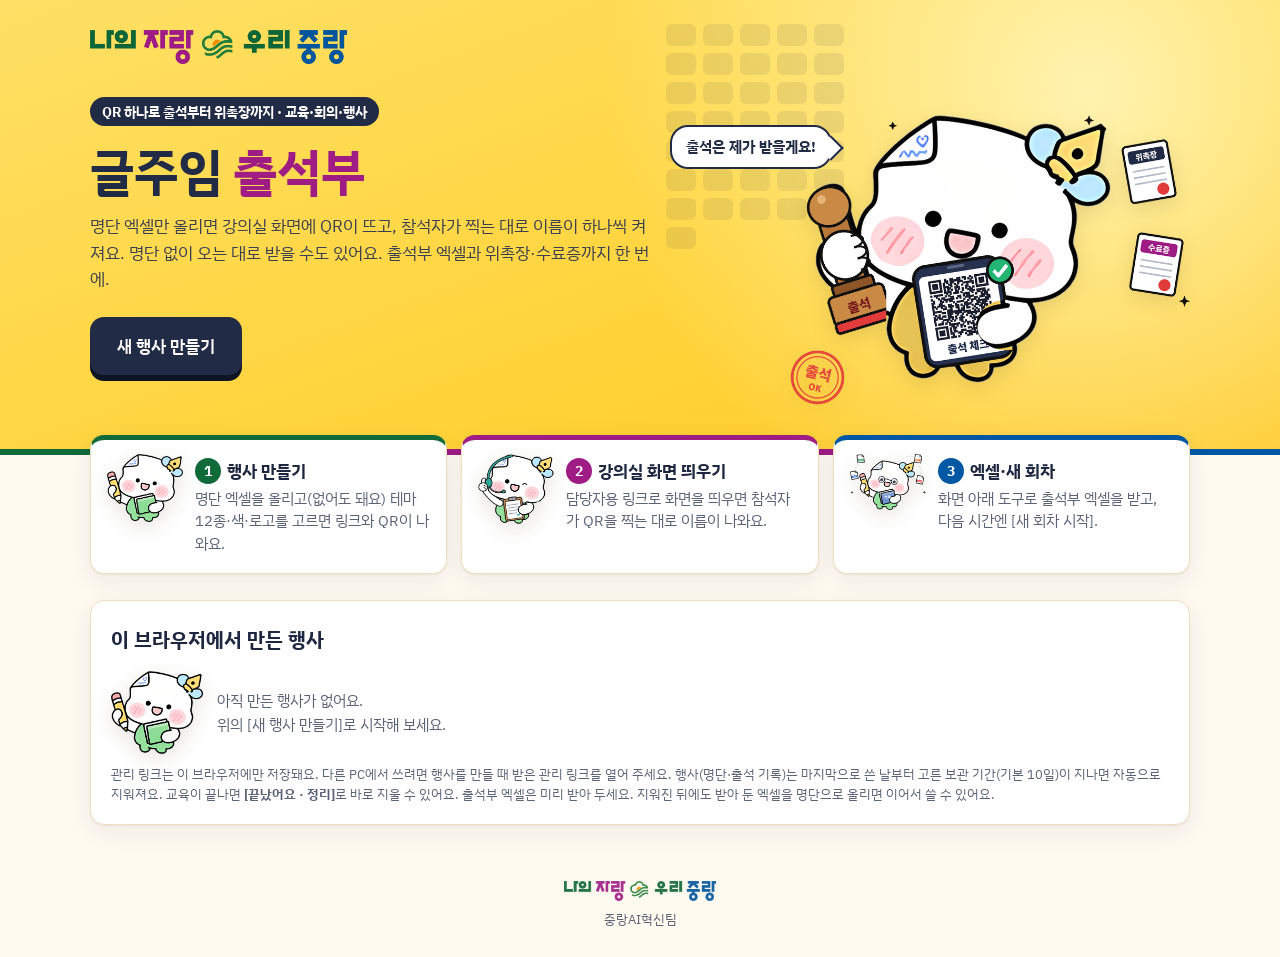
==== index.html @ a9e0c504 "첫 화면 행사 목록에 '끝났어요 · 정리': 행사 삭제(엑셀 먼저 안내) 또는 목록에서만 숨기기 Co-Authored-By: Claude Opus 5.5 <noreply@anthr" ====
<!doctype html>
<html lang="ko">
<head>
<meta charset="utf-8">
<meta name="viewport" content="width=device-width, initial-scale=1">
<title>글주임 출석부 · QR 출석·위촉장</title>
<link rel="preconnect" href="https://fonts.googleapis.com">
<link rel="preconnect" href="https://fonts.gstatic.com" crossorigin>
<link rel="stylesheet" href="https://fonts.googleapis.com/css2?family=IBM+Plex+Sans+KR:wght@400;600;700&display=swap">
<link rel="stylesheet" href="assets/common.css?v=20261115b">
<style>
.hero{background:radial-gradient(circle at 85% 20%,#fff3b0 0,transparent 42%),linear-gradient(160deg,#ffe066 0%,#ffd43b 60%,#ffc928 100%);color:var(--ink);padding:30px 16px 74px;position:relative;overflow:hidden}
.hero .wrap{position:relative;display:grid;grid-template-columns:minmax(0,1fr) auto;align-items:end;gap:24px}
.hero .slogan{height:34px;width:auto;margin-bottom:26px}
.hero .eyebrow{display:inline-block;font-size:14px;font-weight:700;background:var(--ink);color:#fff;border-radius:99px;padding:4px 12px}
.hero h1{font-size:clamp(32px,5.4vw,50px);margin:12px 0 10px;letter-spacing:-.02em;font-weight:800}
.hero h1 em{font-style:normal;color:var(--jn-purple)}
.hero p{max-width:560px;margin:0 0 24px;font-size:17px;color:#3a3f52}
.hero .btn{background:var(--ink);color:#fff;font-size:17px;padding:15px 26px;border-radius:14px;box-shadow:0 6px 0 #0f1424}
.hero .btn:hover{transform:translateY(-1px)}
.hero .btn:active{transform:translateY(4px);box-shadow:0 2px 0 #0f1424}
.hero .cast{position:relative;width:min(40vw,400px);margin-bottom:-30px}
.hero .cast .mascot{width:100%;animation:bob 4.5s ease-in-out infinite}
.hero .cast .bubble{position:absolute;z-index:2;left:-120px;top:10px;background:#fff;border:2.5px solid var(--ink);border-radius:18px;padding:8px 14px;font-weight:700;font-size:15px;white-space:nowrap;animation:popIn .6s .4s both}
.hero .cast .bubble::after{content:"";position:absolute;right:-10px;top:12px;width:16px;height:16px;background:#fff;border-right:2.5px solid var(--ink);border-top:2.5px solid var(--ink);transform:rotate(45deg)}
.hero .dots{position:absolute;left:52%;top:24px;display:grid;grid-template-columns:repeat(5,30px);gap:7px;opacity:.85}
.hero .dots i{width:30px;height:22px;border-radius:6px;background:rgba(34,43,69,.10);animation:lit 6s infinite}
@keyframes lit{0%,60%,100%{background:rgba(34,43,69,.10)}70%,90%{background:#fff;box-shadow:0 0 14px #fff}}
.flow{display:grid;grid-template-columns:repeat(3,1fr);gap:14px;margin:-40px auto 26px;position:relative}
.flow .card{display:flex;gap:12px;align-items:flex-start;padding:18px 16px;border-top:5px solid var(--c)}
.flow .card:nth-child(1){--c:var(--jn-green)}.flow .card:nth-child(2){--c:var(--jn-purple)}.flow .card:nth-child(3){--c:var(--jn-blue)}
.flow .card .mascot{width:76px;flex:none;margin-top:-4px}
.flow b{display:inline-grid;place-items:center;width:26px;height:26px;border-radius:50%;background:var(--c);color:#fff;font-size:14px;margin-right:6px}
.flow h3{font-size:17px;margin-bottom:4px;display:flex;align-items:center}
.flow p{margin:0;color:var(--muted);font-size:14.5px}
.mine{position:relative}
.mine h2{font-size:20px;margin:6px 0 12px}
.ev{display:flex;align-items:center;gap:12px;padding:14px 0;border-bottom:1px solid var(--line);flex-wrap:wrap}
.ev:last-child{border-bottom:0}
.ev .t{flex:1;min-width:180px}
.ev .t b{display:block;font-size:16px}
.ev .t span{font-size:13px;color:var(--muted)}
.ev .row{display:flex;gap:6px;flex-wrap:wrap}
.ev .btn{min-height:38px;padding:7px 12px;font-size:14px}
.empty{display:flex;align-items:center;gap:14px;color:var(--muted);font-size:15px;padding:6px 0}
.empty .mascot{width:92px}
.notice{background:var(--warn-soft);color:var(--warn);border-radius:12px;padding:14px 16px;margin-bottom:16px}
.foot{text-align:center;color:var(--muted);font-size:13px;padding:8px 16px 28px}
.foot img{height:20px;width:auto;display:block;margin:0 auto 8px;opacity:.9}
@media (max-width:820px){.flow{grid-template-columns:1fr}.hero .dots{display:none}}
@media (max-width:640px){.hero .wrap{grid-template-columns:1fr}.hero .cast{position:absolute;right:-8px;bottom:-26px;width:180px;margin:0}.hero .cast .bubble{display:none}.hero .slogan{height:26px}.hero p{padding-right:110px}}
</style>
</head>
<body>
<section class="hero"><div class="dots" aria-hidden="true"></div><div class="wrap">
  <div>
    <img class="slogan" src="assets/defaults/jungnang_slogan.png" alt="나의 자랑 우리 중랑">
    <div><span class="eyebrow">QR 하나로 출석부터 위촉장까지 · 교육·회의·행사</span></div>
    <h1>글주임 <em>출석부</em></h1>
    <p>명단 엑셀만 올리면 강의실 화면에 QR이 뜨고, 참석자가 찍는 대로 이름이 하나씩 켜져요. 명단 없이 오는 대로 받을 수도 있어요. 출석부 엑셀과 위촉장·수료증까지 한 번에.</p>
    <a class="btn" href="admin.html">새 행사 만들기</a>
  </div>
  <div class="cast" aria-hidden="true"><span class="bubble">출석은 제가 받을게요!</span><img class="mascot" src="assets/defaults/geuljuim_attend.png?v=20261115" alt=""></div>
</div></section>
<div class="tri" aria-hidden="true"></div>
<div class="page"><div class="wrap">
  <div class="flow">
    <div class="card"><img class="mascot" src="assets/defaults/main.png" alt=""><div><h3><b>1</b>행사 만들기</h3><p>명단 엑셀을 올리고(없어도 돼요) 테마 12종·색·로고를 고르면 링크와 QR이 나와요.</p></div></div>
    <div class="card"><img class="mascot" src="assets/defaults/call.png" alt=""><div><h3><b>2</b>강의실 화면 띄우기</h3><p>담당자용 링크로 화면을 띄우면 참석자가 QR을 찍는 대로 이름이 나와요.</p></div></div>
    <div class="card"><img class="mascot" src="assets/defaults/chuck.png" alt=""><div><h3><b>3</b>엑셀·새 회차</h3><p>화면 아래 도구로 출석부 엑셀을 받고, 다음 시간엔 [새 회차 시작].</p></div></div>
  </div>
  <p class="notice" id="notice" hidden>저장소(Supabase) 설정이 아직 없어요. 담당자는 README의 설정 안내를 따라 config.js를 채워 주세요.</p>
  <section class="card mine">
    <h2>이 브라우저에서 만든 행사</h2>
    <div id="list"></div>
    <p class="hint">관리 링크는 이 브라우저에만 저장돼요. 다른 PC에서 쓰려면 행사를 만들 때 받은 관리 링크를 열어 주세요. 행사(명단·출석 기록)는 마지막으로 쓴 날부터 고른 보관 기간(기본 10일)이 지나면 자동으로 지워져요. 교육이 끝나면 <b>[끝났어요 · 정리]</b>로 바로 지울 수 있어요. 출석부 엑셀은 미리 받아 두세요. 지워진 뒤에도 받아 둔 엑셀을 명단으로 올리면 이어서 쓸 수 있어요.</p>
  </section>
</div></div>
<footer class="foot"><img src="assets/defaults/jungnang_slogan.png" alt="나의 자랑 우리 중랑">중랑AI혁신팀</footer>
<script src="config.js"></script>
<script src="assets/qrcode.js?v=20261115"></script>
<script src="assets/common.js?v=20261115b"></script>
<script>
(function(){
  const A = window.App, $ = id => document.getElementById(id);
  $('notice').hidden = A.ready;
  const dots = document.querySelector('.hero .dots');
  dots.innerHTML = Array.from({ length: 36 }, (_, i) => `<i style="animation-delay:${(i * 1.37) % 6}s"></i>`).join('');
  function render(){
    const list = A.myEvents();
    $('list').innerHTML = list.length ? list.map(e => { const L = A.links(e.id, e.token); return `<div class="ev"><div class="t"><b>${A.esc(e.title || '(이름 없음)')}</b><span>${new Date(e.at).toLocaleDateString('ko-KR')} 만듦/저장</span></div>
      <div class="row"><a class="btn primary" href="${L.screenAdmin}" target="_blank" rel="noopener">강의실 화면</a><a class="btn ghost" href="${L.admin}">설정·링크</a><button type="button" class="btn ghost" data-phone="${e.id}">📱 휴대폰</button><button type="button" class="btn ghost quiet" data-forget="${e.id}">끝났어요 · 정리</button></div></div>`; }).join('')
      : '<div class="empty"><img class="mascot" src="assets/defaults/geuljuim_main.png" alt=""><span>아직 만든 행사가 없어요.<br>위의 [새 행사 만들기]로 시작해 보세요.</span></div>';
  }
  $('list').addEventListener('click', async e => {
    const ph = e.target.closest('[data-phone]');
    if (ph) { const ev = A.myEvents().find(x => x.id === ph.dataset.phone); if (ev) A.phoneOpen(ev.id, ev.token); return; }
    const id = e.target.dataset.forget; if (!id) return;
    const ev = A.myEvents().find(x => x.id === id); if (!ev) return;
    const L = A.links(ev.id, ev.token);
    const c = await A.choose({ title: `'${ev.title || '이 행사'}' 정리하기`,
      html: `<p>교육·행사가 끝났다면 <b>행사 삭제</b>를 눌러 주세요. 명단·출석 기록·연락처가 저장소에서 바로 지워지고 되돌릴 수 없어요.</p><p class="pq-warn">지우기 전에 <a href="${L.screenAdmin}" target="_blank" rel="noopener">강의실 화면</a>에서 <b>[엑셀 받기]</b>로 출석부를 받아 두세요.</p>`,
      choices: [{ v: 'del', label: '행사 삭제 (저장소에서 지우기)', kind: 'danger' }, { v: 'hide', label: '이 PC 목록에서만 숨기기' }] });
    if (c === 'hide') { A.forgetEvent(id); render(); A.toast('목록에서 숨겼어요. 행사는 저장소에 그대로 있어요.'); }
    if (c === 'del') {
      if (!await A.dialog({ title: '정말 지울까요?', message: `'${ev.title || '이 행사'}' 행사와 모든 출석 기록을 지웁니다.\n되돌릴 수 없어요.`, ok: '삭제', danger: true })) return;
      try { await A.rpc('delete_event', { p_id: ev.id, p_token: ev.token }); A.forgetEvent(id); render(); A.toast('행사를 지웠어요', 'ok'); }
      catch (er) { if (/찾을 수 없/.test(er.message)) { A.forgetEvent(id); render(); A.toast('이미 지워진 행사라 목록에서 뺐어요'); } else A.toast(er.message, 'bad'); }
    }
  });
  render();
})();
</script>
</body>
</html>
---- assets/common.css ----
/* 공통 화면 스타일 (시작·행사 만들기·참석자·위촉장 화면) */
:root{
  --bg:#fffaf0; --panel:#ffffff; --text:#1e2640; --muted:#5d6377; --line:#ecdfbf;
  --accent:#222b45; --on-accent:#ffffff; --soft:#fff2c7; --ink:#222b45;
  /* 중랑 슬로건 색 */
  --jn-yellow:#ffd43b; --jn-green:#106A3A; --jn-purple:#9E1C84; --jn-blue:#0057A3;
  --tri:linear-gradient(90deg,var(--jn-green) 0 33.3%,var(--jn-purple) 33.3% 66.6%,var(--jn-blue) 66.6%);
  --ok:#1d6b45; --ok-soft:#e3f1e8; --warn:#8a5a00; --warn-soft:#fff3d6; --bad:#a3262a; --bad-soft:#fde7e7;
  --radius:14px; --shadow:0 1px 2px rgba(20,30,60,.06),0 6px 24px rgba(20,30,60,.07);
  --f-body:"IBM Plex Sans KR","Apple SD Gothic Neo","Malgun Gothic","Noto Sans KR",sans-serif;
  --f-display:"Hahmlet","Nanum Myeongjo","AppleMyungjo",serif;
  color-scheme:light;
}
*{box-sizing:border-box}
html{-webkit-text-size-adjust:100%}
body{margin:0;background:var(--bg);color:var(--text);font-family:var(--f-body);font-size:16px;line-height:1.55}
a{color:var(--accent)}
h1,h2,h3{line-height:1.3;margin:0}
[hidden]{display:none!important}
.sr{position:absolute;width:1px;height:1px;overflow:hidden;clip:rect(0 0 0 0)}

.btn{display:inline-flex;align-items:center;justify-content:center;gap:8px;font:inherit;font-weight:600;font-size:15px;
  padding:11px 18px;border-radius:10px;border:1px solid transparent;cursor:pointer;text-decoration:none;
  transition:transform .12s ease,background .2s,box-shadow .2s;min-height:44px}
.btn:active{transform:scale(.97)}
.btn.primary{background:var(--accent);color:var(--on-accent)}
.btn.primary:hover{box-shadow:0 4px 14px color-mix(in srgb,var(--accent) 35%,transparent)}
.btn.ghost{background:transparent;border-color:var(--line);color:var(--text)}
.btn.ghost:hover{background:var(--soft)}
.btn.danger{background:var(--bad);color:#fff}
.btn.big{font-size:18px;padding:16px 22px;width:100%;border-radius:12px}
.btn:disabled{opacity:.5;cursor:default;transform:none}
.btn:focus-visible,input:focus-visible,select:focus-visible,textarea:focus-visible,[tabindex]:focus-visible{outline:3px solid color-mix(in srgb,var(--accent) 55%,transparent);outline-offset:2px}

label.f{display:block;font-weight:600;font-size:14px;margin:0 0 6px}
.hint{font-size:13px;color:var(--muted);margin:4px 0 0}
input[type=text],input[type=password],input[type=date],input[type=search],select,textarea{
  width:100%;font:inherit;font-size:16px;padding:11px 12px;border:1px solid var(--line);border-radius:10px;background:var(--panel);color:var(--text)}
textarea{min-height:110px;resize:vertical}
.card{background:var(--panel);border:1px solid var(--line);border-radius:var(--radius);box-shadow:var(--shadow);padding:20px}

/* 알림 */
#app-toast{position:fixed;left:50%;bottom:24px;transform:translate(-50%,30px);opacity:0;pointer-events:none;z-index:1000;
  background:#1b2133;color:#fff;padding:12px 18px;border-radius:999px;font-size:15px;box-shadow:0 8px 24px rgba(0,0,0,.25);
  transition:opacity .25s,transform .25s;max-width:calc(100vw - 32px);text-align:center}
#app-toast.show{opacity:1;transform:translate(-50%,0)}
#app-toast.bad{background:var(--bad)} #app-toast.ok{background:var(--ok)}

/* 확인 창 */
.app-modal{position:fixed;inset:0;background:rgba(15,20,35,.45);display:grid;place-items:center;padding:16px;z-index:999;opacity:0;transition:opacity .18s}
.app-modal.in{opacity:1} .app-modal.out{opacity:0}
.app-modal-box{background:#fff;color:#1b2133;border-radius:16px;padding:22px;width:min(420px,100%);box-shadow:0 20px 60px rgba(0,0,0,.3);
  transform:translateY(12px) scale(.98);transition:transform .2s}
.app-modal.in .app-modal-box{transform:none}
.app-modal-box h2{font-size:19px;margin-bottom:8px}
.app-modal-box p{margin:0 0 14px;color:#4a5270}
.app-modal-input{margin-bottom:14px}
.app-modal-btns{display:flex;gap:8px;justify-content:flex-end}

.app-confetti{position:fixed;inset:0;width:100vw;height:100vh;pointer-events:none;z-index:998}

/* 공통 머리띠: 중랑 노랑 + 아래 3색 띠 */
.topbar{background:var(--jn-yellow);color:var(--ink);padding:18px 16px 16px;position:relative}
.topbar::after{content:"";position:absolute;left:0;right:0;bottom:0;height:5px;background:var(--tri)}
.topbar .slogan{height:26px;width:auto;display:block}
.tri{display:flex;height:6px;background:var(--tri)}
/* 글주임 캐릭터 */
.mascot{display:block;height:auto;user-select:none;pointer-events:none;filter:drop-shadow(0 6px 10px rgba(60,40,0,.12))}
@keyframes bob{50%{transform:translateY(-6px) rotate(-1.5deg)}}
@keyframes popIn{0%{transform:scale(.4) translateY(20px);opacity:0}70%{transform:scale(1.06)}100%{transform:none;opacity:1}}
.topbar .wrap{display:flex;align-items:center;gap:14px}
.topbar img.logo{max-height:44px;max-width:150px;object-fit:contain}
.topbar .eyebrow{font-size:13px;opacity:.8}
.topbar h1{font-size:21px}
.wrap{max-width:1100px;margin:0 auto}
.page{padding:20px 16px 48px}

@media (prefers-reduced-motion: reduce){*,*::before,*::after{animation-duration:.01ms!important;animation-iteration-count:1!important;transition-duration:.01ms!important}}

/* 휴대폰으로 열기 QR */
.app-modal .pq{display:grid;place-items:center;margin:6px 0 10px}
.app-modal .pq svg{width:min(240px,62vw);height:auto;background:#fff;padding:10px;border-radius:12px;border:1px solid #e3e6ee}
.app-modal .pq-warn{font-size:13px;color:#8a4b08;background:#fff6e6;border-radius:10px;padding:8px 10px}

/* 화면마다 가장 중요한 버튼 하나만 입체(3D): 눌리는 느낌 */
.btn.primary.big,#next,.btn.cta{box-shadow:0 5px 0 color-mix(in srgb,var(--accent) 60%,#000),0 8px 18px color-mix(in srgb,var(--accent) 25%,transparent);transform:translateY(0);transition:transform .08s,box-shadow .08s}
.btn.primary.big:hover,#next:hover,.btn.cta:hover{transform:translateY(-1px);box-shadow:0 6px 0 color-mix(in srgb,var(--accent) 60%,#000),0 10px 22px color-mix(in srgb,var(--accent) 30%,transparent)}
.btn.primary.big:active,#next:active,.btn.cta:active{transform:translateY(4px);box-shadow:0 1px 0 color-mix(in srgb,var(--accent) 60%,#000)}
.btn.primary.big:disabled{box-shadow:none;transform:none}

.app-modal-col{flex-direction:column;align-items:stretch}.app-modal-col .btn{width:100%}
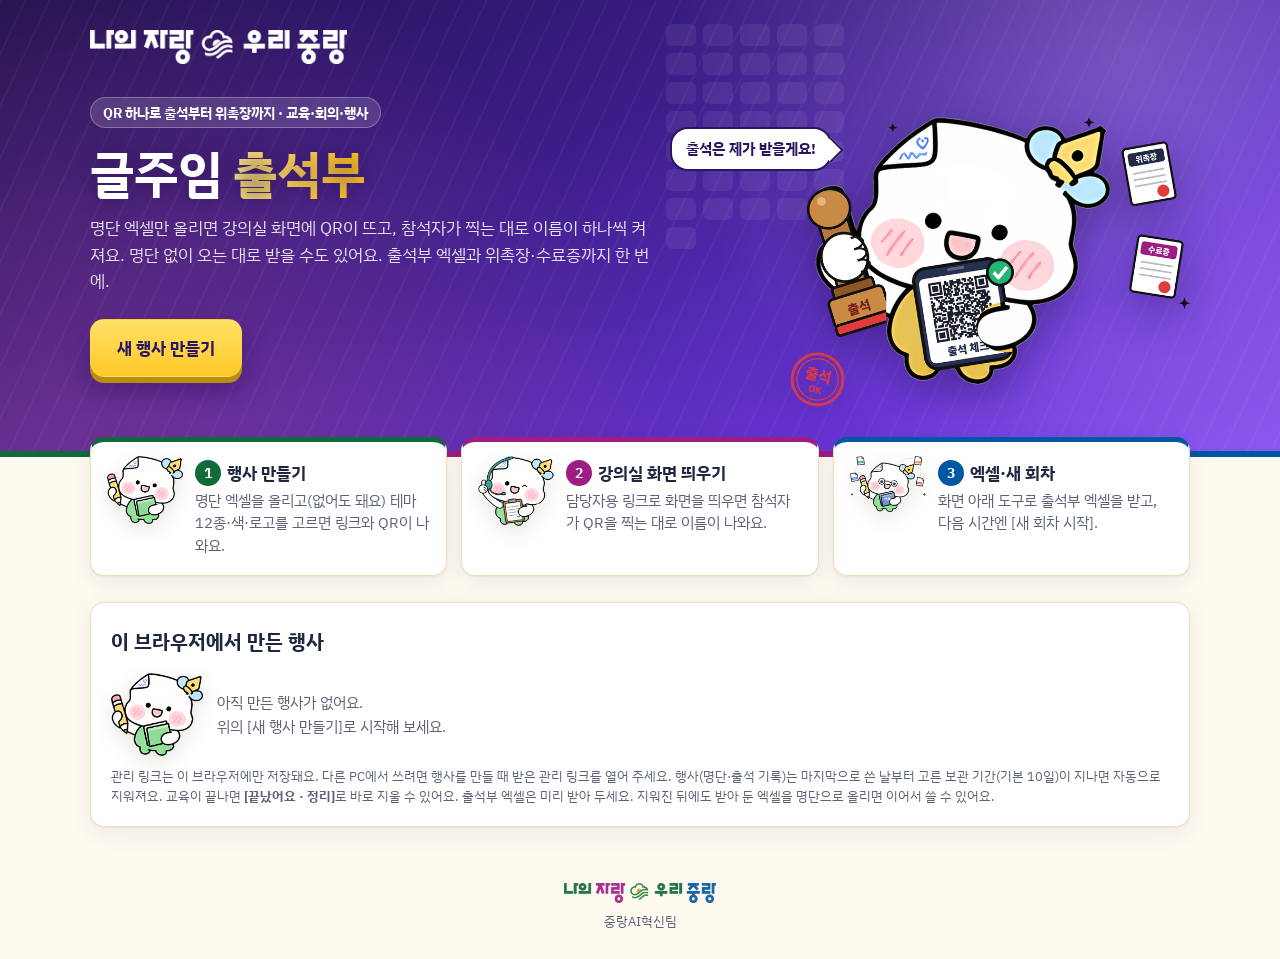
==== commit 58ab0192: "첫 화면·상단 머리띠를 세련된 보라 그라데이션으로(흰 슬로건, 노란 입체 버튼) Co-Authored-By: Claude Opus 5.5 <noreply@anthropic.com>" ====
--- a/index.html
+++ b/index.html
@@ -7,25 +7,26 @@
 <link rel="preconnect" href="https://fonts.googleapis.com">
 <link rel="preconnect" href="https://fonts.gstatic.com" crossorigin>
 <link rel="stylesheet" href="https://fonts.googleapis.com/css2?family=IBM+Plex+Sans+KR:wght@400;600;700&display=swap">
-<link rel="stylesheet" href="assets/common.css?v=20261115b">
+<link rel="stylesheet" href="assets/common.css?v=20261115c">
 <style>
-.hero{background:radial-gradient(circle at 85% 20%,#fff3b0 0,transparent 42%),linear-gradient(160deg,#ffe066 0%,#ffd43b 60%,#ffc928 100%);color:var(--ink);padding:30px 16px 74px;position:relative;overflow:hidden}
+.hero{background:radial-gradient(circle at 88% 12%,rgba(255,255,255,.20) 0,transparent 38%),radial-gradient(circle at 8% 115%,rgba(255,105,180,.28) 0,transparent 45%),linear-gradient(150deg,#22124F 0%,#3D1E8C 42%,#6A35D6 78%,#8A55F0 100%);color:#fff;padding:30px 16px 74px;position:relative;overflow:hidden}
+.hero::before{content:"";position:absolute;inset:0;background:repeating-linear-gradient(115deg,rgba(255,255,255,.035) 0 2px,transparent 2px 22px);pointer-events:none}
 .hero .wrap{position:relative;display:grid;grid-template-columns:minmax(0,1fr) auto;align-items:end;gap:24px}
 .hero .slogan{height:34px;width:auto;margin-bottom:26px}
-.hero .eyebrow{display:inline-block;font-size:14px;font-weight:700;background:var(--ink);color:#fff;border-radius:99px;padding:4px 12px}
-.hero h1{font-size:clamp(32px,5.4vw,50px);margin:12px 0 10px;letter-spacing:-.02em;font-weight:800}
-.hero h1 em{font-style:normal;color:var(--jn-purple)}
-.hero p{max-width:560px;margin:0 0 24px;font-size:17px;color:#3a3f52}
-.hero .btn{background:var(--ink);color:#fff;font-size:17px;padding:15px 26px;border-radius:14px;box-shadow:0 6px 0 #0f1424}
+.hero .eyebrow{display:inline-block;font-size:14px;font-weight:700;background:rgba(255,255,255,.14);border:1px solid rgba(255,255,255,.28);color:#fff;border-radius:99px;padding:4px 12px;backdrop-filter:blur(4px)}
+.hero h1{font-size:clamp(32px,5.4vw,50px);margin:12px 0 10px;letter-spacing:-.02em;font-weight:800;color:#fff;text-shadow:0 2px 18px rgba(20,8,60,.35)}
+.hero h1 em{font-style:normal;background:linear-gradient(90deg,#FFE784,#FFC21A);-webkit-background-clip:text;background-clip:text;color:transparent}
+.hero p{max-width:560px;margin:0 0 24px;font-size:17px;color:rgba(255,255,255,.86)}
+.hero .btn{background:linear-gradient(180deg,#FFE066,#FFC928);color:#2A1660;font-size:17px;font-weight:800;padding:15px 26px;border-radius:14px;box-shadow:0 6px 0 #B98D0F,0 12px 26px rgba(20,8,60,.35)}
 .hero .btn:hover{transform:translateY(-1px)}
-.hero .btn:active{transform:translateY(4px);box-shadow:0 2px 0 #0f1424}
+.hero .btn:active{transform:translateY(4px);box-shadow:0 2px 0 #B98D0F}
 .hero .cast{position:relative;width:min(40vw,400px);margin-bottom:-30px}
-.hero .cast .mascot{width:100%;animation:bob 4.5s ease-in-out infinite}
-.hero .cast .bubble{position:absolute;z-index:2;left:-120px;top:10px;background:#fff;border:2.5px solid var(--ink);border-radius:18px;padding:8px 14px;font-weight:700;font-size:15px;white-space:nowrap;animation:popIn .6s .4s both}
-.hero .cast .bubble::after{content:"";position:absolute;right:-10px;top:12px;width:16px;height:16px;background:#fff;border-right:2.5px solid var(--ink);border-top:2.5px solid var(--ink);transform:rotate(45deg)}
+.hero .cast .mascot{width:100%;animation:bob 4.5s ease-in-out infinite;filter:drop-shadow(0 14px 22px rgba(20,8,60,.35))}
+.hero .cast .bubble{position:absolute;z-index:2;left:-120px;top:10px;background:#fff;color:#2A1660;border:2.5px solid #2A1660;border-radius:18px;padding:8px 14px;font-weight:700;font-size:15px;white-space:nowrap;animation:popIn .6s .4s both}
+.hero .cast .bubble::after{content:"";position:absolute;right:-10px;top:12px;width:16px;height:16px;background:#fff;border-right:2.5px solid #2A1660;border-top:2.5px solid #2A1660;transform:rotate(45deg)}
 .hero .dots{position:absolute;left:52%;top:24px;display:grid;grid-template-columns:repeat(5,30px);gap:7px;opacity:.85}
-.hero .dots i{width:30px;height:22px;border-radius:6px;background:rgba(34,43,69,.10);animation:lit 6s infinite}
-@keyframes lit{0%,60%,100%{background:rgba(34,43,69,.10)}70%,90%{background:#fff;box-shadow:0 0 14px #fff}}
+.hero .dots i{width:30px;height:22px;border-radius:6px;background:rgba(255,255,255,.08);animation:lit 6s infinite}
+@keyframes lit{0%,60%,100%{background:rgba(255,255,255,.08)}70%,90%{background:#FFE784;box-shadow:0 0 16px #FFD43B}}
 .flow{display:grid;grid-template-columns:repeat(3,1fr);gap:14px;margin:-40px auto 26px;position:relative}
 .flow .card{display:flex;gap:12px;align-items:flex-start;padding:18px 16px;border-top:5px solid var(--c)}
 .flow .card:nth-child(1){--c:var(--jn-green)}.flow .card:nth-child(2){--c:var(--jn-purple)}.flow .card:nth-child(3){--c:var(--jn-blue)}
@@ -54,7 +55,7 @@
 <body>
 <section class="hero"><div class="dots" aria-hidden="true"></div><div class="wrap">
   <div>
-    <img class="slogan" src="assets/defaults/jungnang_slogan.png" alt="나의 자랑 우리 중랑">
+    <img class="slogan" src="assets/defaults/jungnang_slogan_white.png" alt="나의 자랑 우리 중랑">
     <div><span class="eyebrow">QR 하나로 출석부터 위촉장까지 · 교육·회의·행사</span></div>
     <h1>글주임 <em>출석부</em></h1>
     <p>명단 엑셀만 올리면 강의실 화면에 QR이 뜨고, 참석자가 찍는 대로 이름이 하나씩 켜져요. 명단 없이 오는 대로 받을 수도 있어요. 출석부 엑셀과 위촉장·수료증까지 한 번에.</p>
--- a/assets/common.css
+++ b/assets/common.css
@@ -60,7 +60,7 @@
 .app-confetti{position:fixed;inset:0;width:100vw;height:100vh;pointer-events:none;z-index:998}
 
 /* 공통 머리띠: 중랑 노랑 + 아래 3색 띠 */
-.topbar{background:var(--jn-yellow);color:var(--ink);padding:18px 16px 16px;position:relative}
+.topbar{background:radial-gradient(circle at 88% 12%,rgba(255,255,255,.20) 0,transparent 38%),radial-gradient(circle at 8% 115%,rgba(255,105,180,.28) 0,transparent 45%),linear-gradient(150deg,#22124F 0%,#3D1E8C 42%,#6A35D6 78%,#8A55F0 100%);color:#fff;padding:18px 16px 16px;position:relative}
 .topbar::after{content:"";position:absolute;left:0;right:0;bottom:0;height:5px;background:var(--tri)}
 .topbar .slogan{height:26px;width:auto;display:block}
 .tri{display:flex;height:6px;background:var(--tri)}
@@ -70,7 +70,7 @@
 @keyframes popIn{0%{transform:scale(.4) translateY(20px);opacity:0}70%{transform:scale(1.06)}100%{transform:none;opacity:1}}
 .topbar .wrap{display:flex;align-items:center;gap:14px}
 .topbar img.logo{max-height:44px;max-width:150px;object-fit:contain}
-.topbar .eyebrow{font-size:13px;opacity:.8}
+.topbar .eyebrow{font-size:13px;color:rgba(255,255,255,.78)}
 .topbar h1{font-size:21px}
 .wrap{max-width:1100px;margin:0 auto}
 .page{padding:20px 16px 48px}
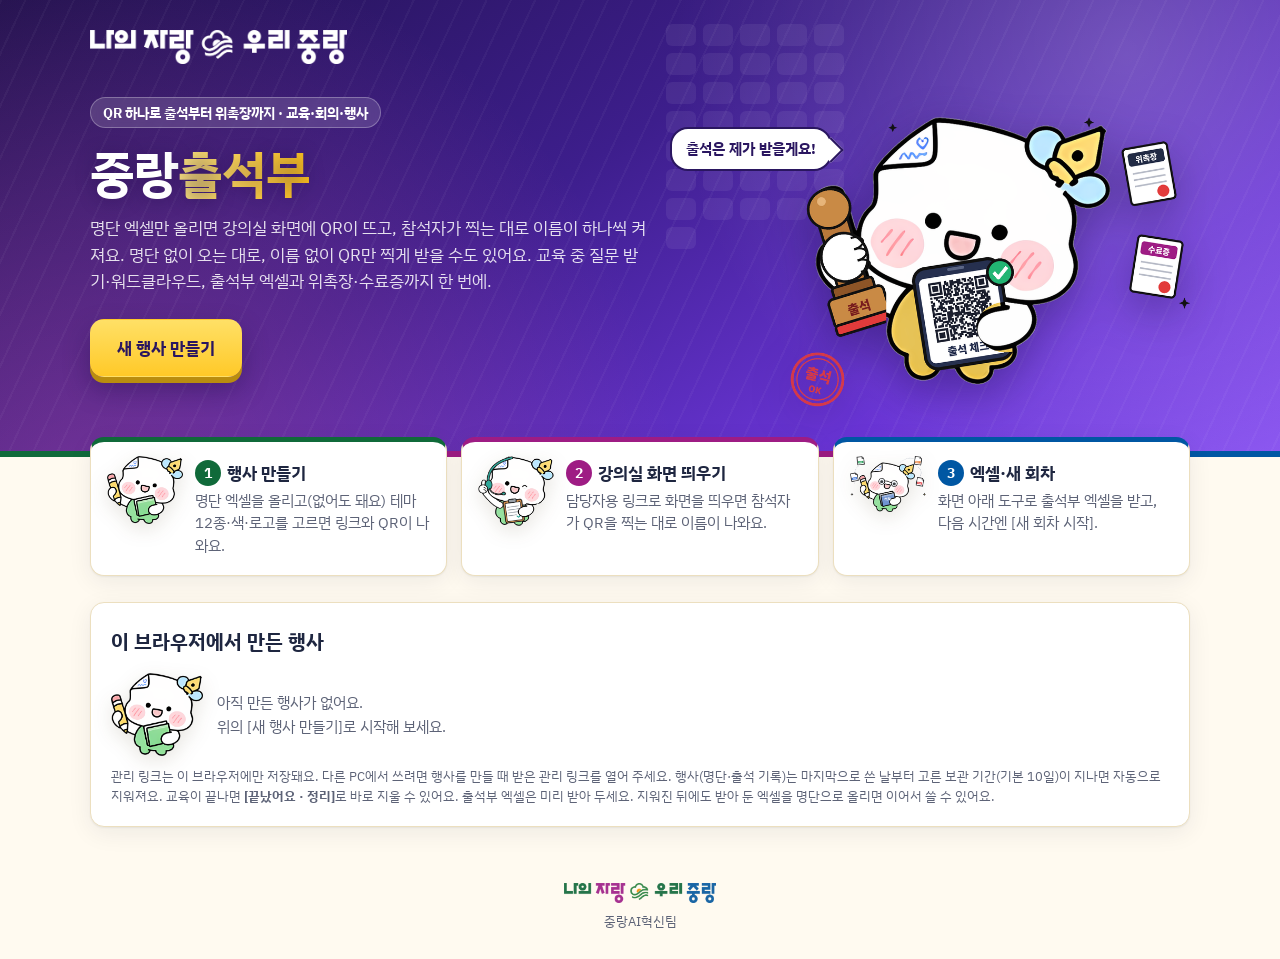
==== commit e822cd05: "이름을 '중랑출석부'로 바꾸기, 첫 화면 소개에 새 기능 Co-Authored-By: Claude Opus 5.5 <noreply@anthropic.com> Claude-Sessi" ====
--- a/index.html
+++ b/index.html
@@ -3,7 +3,7 @@
 <head>
 <meta charset="utf-8">
 <meta name="viewport" content="width=device-width, initial-scale=1">
-<title>글주임 출석부 · QR 출석·위촉장</title>
+<title>중랑출석부 · QR 출석·위촉장</title>
 <link rel="preconnect" href="https://fonts.googleapis.com">
 <link rel="preconnect" href="https://fonts.gstatic.com" crossorigin>
 <link rel="stylesheet" href="https://fonts.googleapis.com/css2?family=IBM+Plex+Sans+KR:wght@400;600;700&display=swap">
@@ -57,8 +57,8 @@
   <div>
     <img class="slogan" src="assets/defaults/jungnang_slogan_white.png" alt="나의 자랑 우리 중랑">
     <div><span class="eyebrow">QR 하나로 출석부터 위촉장까지 · 교육·회의·행사</span></div>
-    <h1>글주임 <em>출석부</em></h1>
-    <p>명단 엑셀만 올리면 강의실 화면에 QR이 뜨고, 참석자가 찍는 대로 이름이 하나씩 켜져요. 명단 없이 오는 대로 받을 수도 있어요. 출석부 엑셀과 위촉장·수료증까지 한 번에.</p>
+    <h1>중랑<em>출석부</em></h1>
+    <p>명단 엑셀만 올리면 강의실 화면에 QR이 뜨고, 참석자가 찍는 대로 이름이 하나씩 켜져요. 명단 없이 오는 대로, 이름 없이 QR만 찍게 받을 수도 있어요. 교육 중 질문 받기·워드클라우드, 출석부 엑셀과 위촉장·수료증까지 한 번에.</p>
     <a class="btn" href="admin.html">새 행사 만들기</a>
   </div>
   <div class="cast" aria-hidden="true"><span class="bubble">출석은 제가 받을게요!</span><img class="mascot" src="assets/defaults/geuljuim_attend.png?v=20261115" alt=""></div>
@@ -80,7 +80,7 @@
 <footer class="foot"><img src="assets/defaults/jungnang_slogan.png" alt="나의 자랑 우리 중랑">중랑AI혁신팀</footer>
 <script src="config.js"></script>
 <script src="assets/qrcode.js?v=20261115"></script>
-<script src="assets/common.js?v=20261115b"></script>
+<script src="assets/common.js?v=20261117b"></script>
 <script>
 (function(){
   const A = window.App, $ = id => document.getElementById(id);
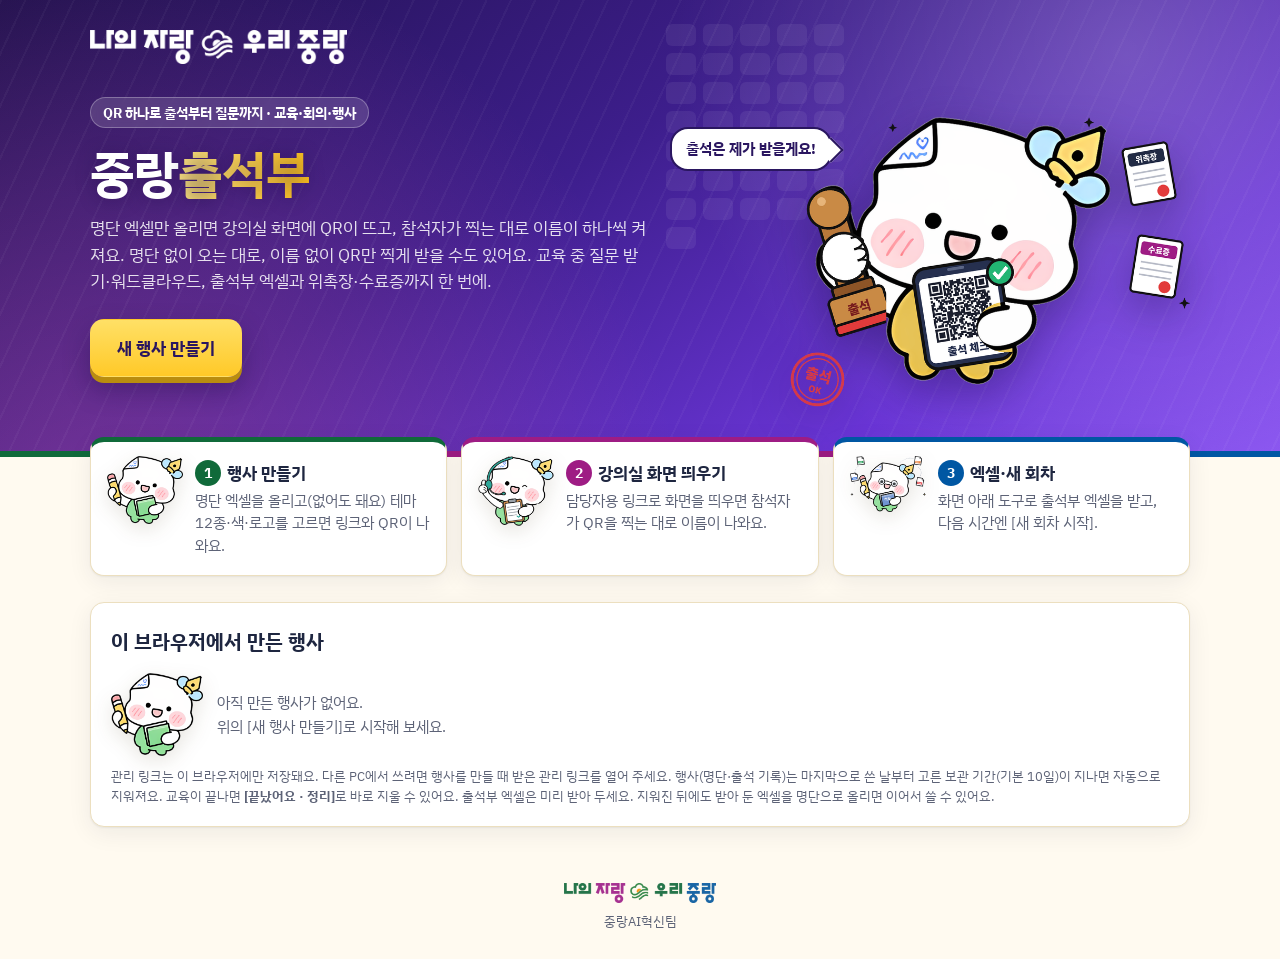
==== commit 41aefffb: "첫 화면 부제: QR 하나로 출석부터 질문까지 Co-Authored-By: Claude Opus 5.5 <noreply@anthropic.com> Claude-Session: ht" ====
--- a/index.html
+++ b/index.html
@@ -3,7 +3,7 @@
 <head>
 <meta charset="utf-8">
 <meta name="viewport" content="width=device-width, initial-scale=1">
-<title>중랑출석부 · QR 출석·위촉장</title>
+<title>중랑출석부 · QR 하나로 출석부터 질문까지</title>
 <link rel="preconnect" href="https://fonts.googleapis.com">
 <link rel="preconnect" href="https://fonts.gstatic.com" crossorigin>
 <link rel="stylesheet" href="https://fonts.googleapis.com/css2?family=IBM+Plex+Sans+KR:wght@400;600;700&display=swap">
@@ -56,7 +56,7 @@
 <section class="hero"><div class="dots" aria-hidden="true"></div><div class="wrap">
   <div>
     <img class="slogan" src="assets/defaults/jungnang_slogan_white.png" alt="나의 자랑 우리 중랑">
-    <div><span class="eyebrow">QR 하나로 출석부터 위촉장까지 · 교육·회의·행사</span></div>
+    <div><span class="eyebrow">QR 하나로 출석부터 질문까지 · 교육·회의·행사</span></div>
     <h1>중랑<em>출석부</em></h1>
     <p>명단 엑셀만 올리면 강의실 화면에 QR이 뜨고, 참석자가 찍는 대로 이름이 하나씩 켜져요. 명단 없이 오는 대로, 이름 없이 QR만 찍게 받을 수도 있어요. 교육 중 질문 받기·워드클라우드, 출석부 엑셀과 위촉장·수료증까지 한 번에.</p>
     <a class="btn" href="admin.html">새 행사 만들기</a>
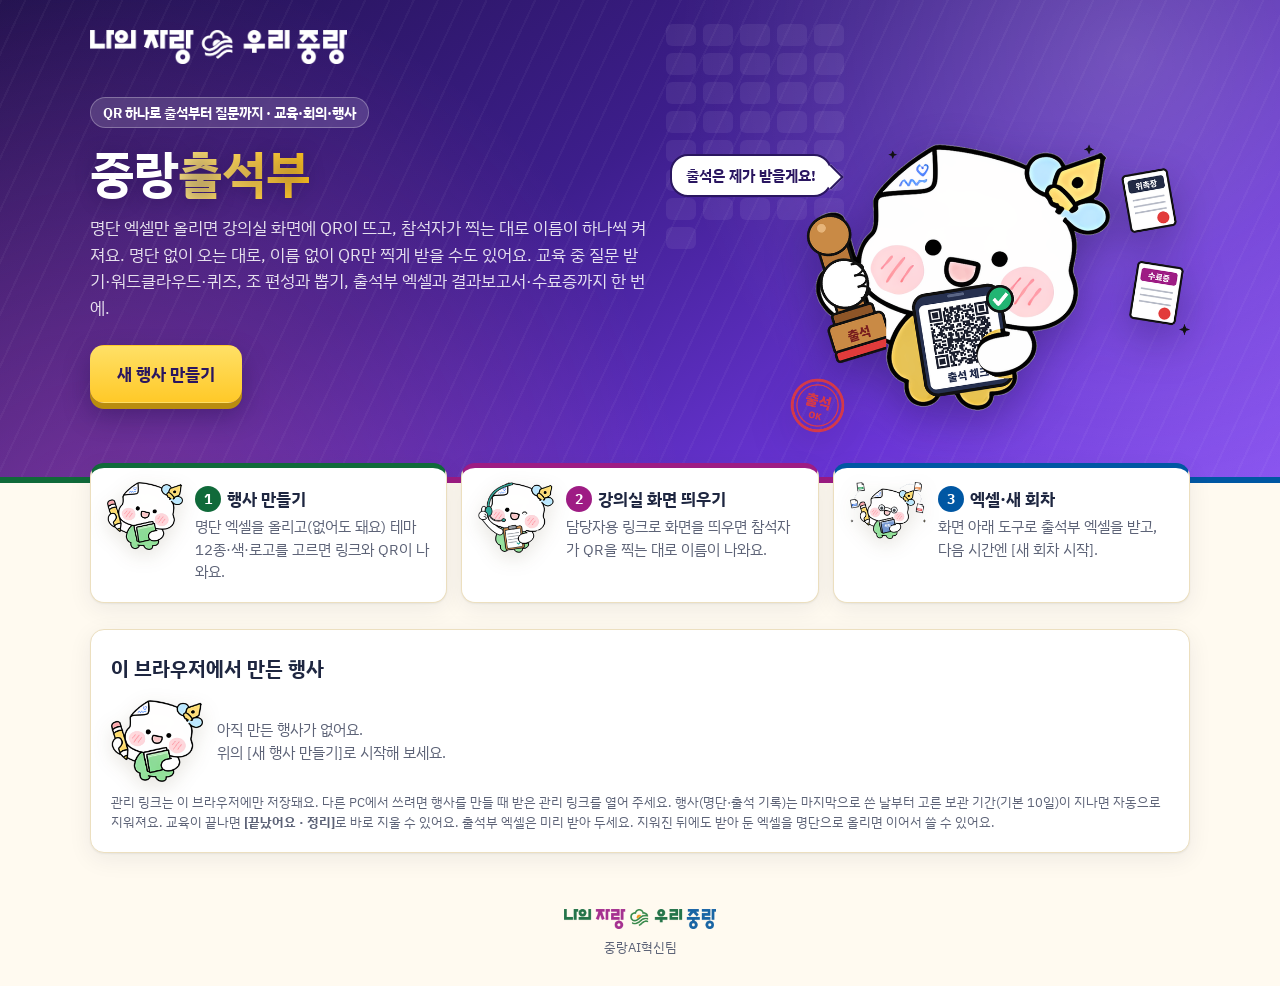
==== commit 0523c757: "질문 던지기 답 방식(낱말·보기 고르기·한 줄 답)·퀴즈 정답 공개, 막대↔구름 바꾸기, 조 편성, 뽑기(경품·발표자), 결과보고서 초안(HWPX) Co-Authored-By: C" ====
--- a/index.html
+++ b/index.html
@@ -58,7 +58,7 @@
     <img class="slogan" src="assets/defaults/jungnang_slogan_white.png" alt="나의 자랑 우리 중랑">
     <div><span class="eyebrow">QR 하나로 출석부터 질문까지 · 교육·회의·행사</span></div>
     <h1>중랑<em>출석부</em></h1>
-    <p>명단 엑셀만 올리면 강의실 화면에 QR이 뜨고, 참석자가 찍는 대로 이름이 하나씩 켜져요. 명단 없이 오는 대로, 이름 없이 QR만 찍게 받을 수도 있어요. 교육 중 질문 받기·워드클라우드, 출석부 엑셀과 위촉장·수료증까지 한 번에.</p>
+    <p>명단 엑셀만 올리면 강의실 화면에 QR이 뜨고, 참석자가 찍는 대로 이름이 하나씩 켜져요. 명단 없이 오는 대로, 이름 없이 QR만 찍게 받을 수도 있어요. 교육 중 질문 받기·워드클라우드·퀴즈, 조 편성과 뽑기, 출석부 엑셀과 결과보고서·수료증까지 한 번에.</p>
     <a class="btn" href="admin.html">새 행사 만들기</a>
   </div>
   <div class="cast" aria-hidden="true"><span class="bubble">출석은 제가 받을게요!</span><img class="mascot" src="assets/defaults/geuljuim_attend.png?v=20261115" alt=""></div>
@@ -80,7 +80,7 @@
 <footer class="foot"><img src="assets/defaults/jungnang_slogan.png" alt="나의 자랑 우리 중랑">중랑AI혁신팀</footer>
 <script src="config.js"></script>
 <script src="assets/qrcode.js?v=20261115"></script>
-<script src="assets/common.js?v=20261117b"></script>
+<script src="assets/common.js?v=20261118"></script>
 <script>
 (function(){
   const A = window.App, $ = id => document.getElementById(id);
